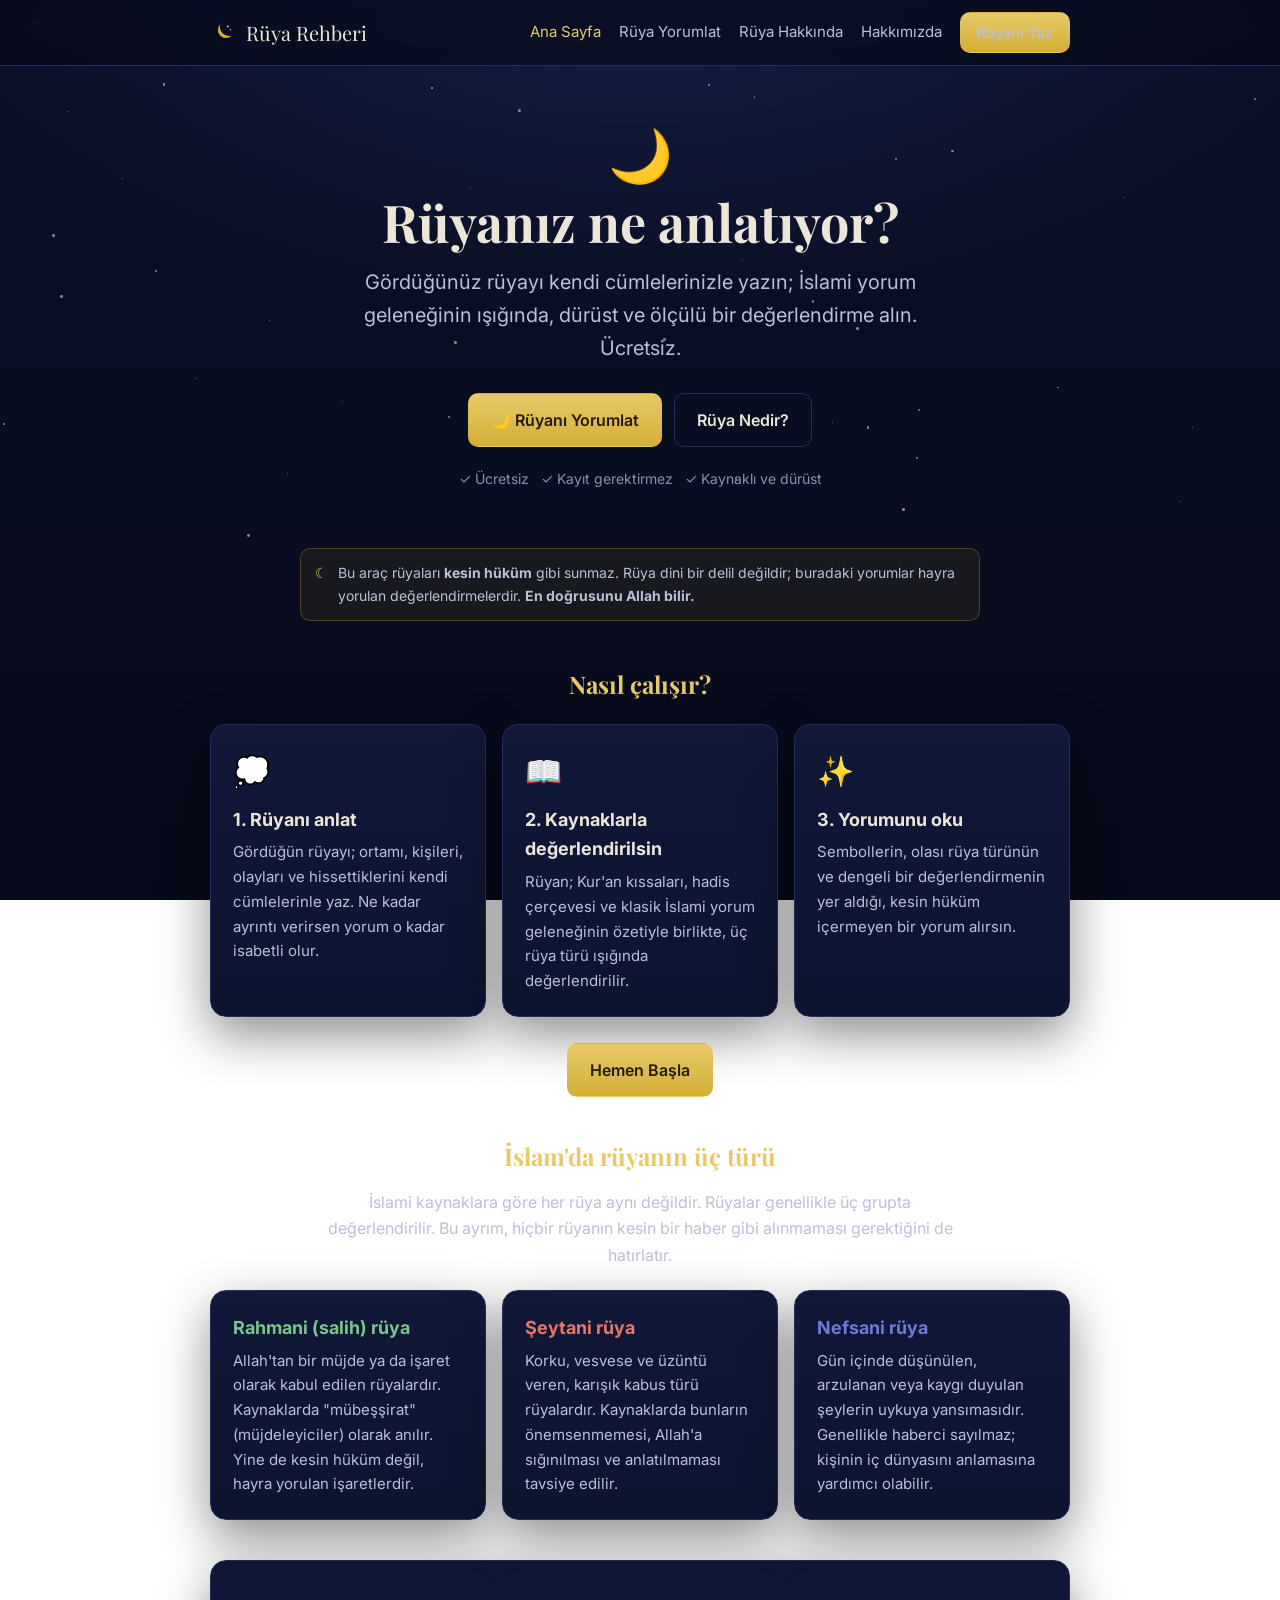
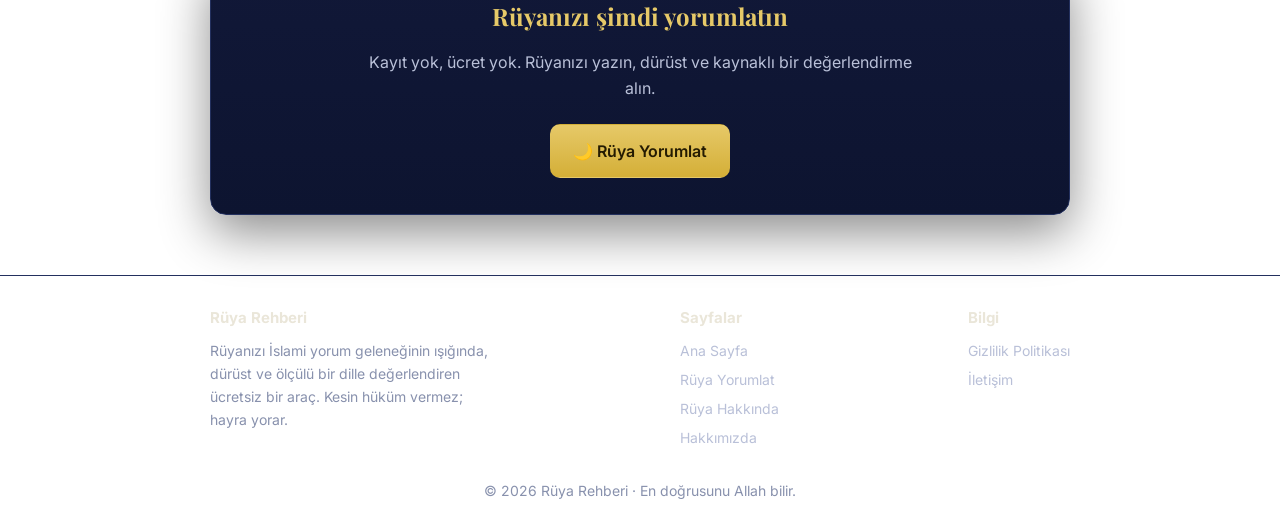
==== public/index.html @ ba84155f "Add files via upload" ====
<!DOCTYPE html>
<html lang="tr">
<head>
<meta charset="UTF-8" />
<meta name="viewport" content="width=device-width, initial-scale=1" />
<title>Rüya Rehberi — İslami Rüya Yorumu | Ücretsiz ve Dürüst</title>
<meta name="description" content="Rüyanızı yazın, İslami yorum geleneğinin ışığında dürüst ve ölçülü bir değerlendirme alın. Ücretsiz. Kesin hüküm vermez, hayra yorar. En doğrusunu Allah bilir." />
<meta name="theme-color" content="#070a1a" />
<meta property="og:title" content="Rüya Rehberi — İslami Rüya Yorumu" />
<meta property="og:description" content="Rüyanızı İslami yorum geleneğinin ışığında, dürüst ve ölçülü bir dille değerlendiren ücretsiz araç." />
<meta property="og:type" content="website" />
<meta property="og:locale" content="tr_TR" />
<link rel="preconnect" href="https://fonts.googleapis.com" />
<link rel="preconnect" href="https://fonts.gstatic.com" crossorigin />
<link href="https://fonts.googleapis.com/css2?family=Playfair+Display:wght@500;600;700&family=Inter:wght@400;500;600&display=swap" rel="stylesheet" />
<link rel="stylesheet" href="style.css" />
</head>
<body>

<section style="position:relative;overflow:hidden;padding:64px 0 44px;text-align:center;">
  <div class="stars" id="stars" aria-hidden="true"></div>
  <div class="container" style="position:relative;z-index:1;">
    <div style="font-size:52px;line-height:1;margin-bottom:10px" aria-hidden="true">🌙</div>
    <h1 style="font-family:var(--font-serif);font-size:clamp(30px,6vw,52px);margin:0 0 14px;color:var(--ink);line-height:1.15;">
      Rüyanız ne anlatıyor?
    </h1>
    <p style="color:var(--ink-soft);font-size:clamp(16px,2.5vw,20px);max-width:620px;margin:0 auto 28px;">
      Gördüğünüz rüyayı kendi cümlelerinizle yazın; İslami yorum geleneğinin
      ışığında, dürüst ve ölçülü bir değerlendirme alın. Ücretsiz.
    </p>
    <div style="display:flex;gap:12px;justify-content:center;flex-wrap:wrap;">
      <a href="yorumla.html" class="btn btn-gold">🌙 Rüyanı Yorumlat</a>
      <a href="ruya-hakkinda.html" class="btn btn-ghost">Rüya Nedir?</a>
    </div>
    <p style="color:var(--ink-dim);font-size:14px;margin-top:20px;">
      ✓ Ücretsiz &nbsp; ✓ Kayıt gerektirmez &nbsp; ✓ Kaynaklı ve dürüst
    </p>
  </div>
</section>

<main class="container">

  <div class="disclaimer" style="justify-content:center;max-width:680px;margin:0 auto 44px;">
    <span class="i">☾</span>
    <span>
      Bu araç rüyaları <strong>kesin hüküm</strong> gibi sunmaz. Rüya dini bir delil
      değildir; buradaki yorumlar hayra yorulan değerlendirmelerdir.
      <strong>En doğrusunu Allah bilir.</strong>
    </span>
  </div>

  <!-- Nasıl çalışır -->
  <section class="section">
    <h2 style="text-align:center;">Nasıl çalışır?</h2>
    <div style="display:grid;grid-template-columns:repeat(auto-fit,minmax(220px,1fr));gap:16px;margin-top:20px;">
      <div class="card">
        <div style="font-size:30px;margin-bottom:8px;">💭</div>
        <h3 style="margin:0 0 6px;">1. Rüyanı anlat</h3>
        <p style="color:var(--ink-soft);margin:0;font-size:15px;">
          Gördüğün rüyayı; ortamı, kişileri, olayları ve hissettiklerini
          kendi cümlelerinle yaz. Ne kadar ayrıntı verirsen yorum o kadar isabetli olur.
        </p>
      </div>
      <div class="card">
        <div style="font-size:30px;margin-bottom:8px;">📖</div>
        <h3 style="margin:0 0 6px;">2. Kaynaklarla değerlendirilsin</h3>
        <p style="color:var(--ink-soft);margin:0;font-size:15px;">
          Rüyan; Kur'an kıssaları, hadis çerçevesi ve klasik İslami yorum
          geleneğinin özetiyle birlikte, üç rüya türü ışığında değerlendirilir.
        </p>
      </div>
      <div class="card">
        <div style="font-size:30px;margin-bottom:8px;">✨</div>
        <h3 style="margin:0 0 6px;">3. Yorumunu oku</h3>
        <p style="color:var(--ink-soft);margin:0;font-size:15px;">
          Sembollerin, olası rüya türünün ve dengeli bir değerlendirmenin
          yer aldığı, kesin hüküm içermeyen bir yorum alırsın.
        </p>
      </div>
    </div>
    <div style="text-align:center;margin-top:26px;">
      <a href="yorumla.html" class="btn btn-gold">Hemen Başla</a>
    </div>
  </section>

  <!-- Üç rüya türü -->
  <section class="section">
    <h2 style="text-align:center;">İslam'da rüyanın üç türü</h2>
    <p style="text-align:center;color:var(--ink-soft);max-width:640px;margin:0 auto 22px;">
      İslami kaynaklara göre her rüya aynı değildir. Rüyalar genellikle üç
      grupta değerlendirilir. Bu ayrım, hiçbir rüyanın kesin bir haber gibi
      alınmaması gerektiğini de hatırlatır.
    </p>
    <div style="display:grid;grid-template-columns:repeat(auto-fit,minmax(240px,1fr));gap:16px;">
      <div class="card">
        <h3 style="color:var(--ok);margin:0 0 6px;">Rahmani (salih) rüya</h3>
        <p style="color:var(--ink-soft);margin:0;font-size:15px;">
          Allah'tan bir müjde ya da işaret olarak kabul edilen rüyalardır.
          Kaynaklarda "mübeşşirat" (müjdeleyiciler) olarak anılır. Yine de
          kesin hüküm değil, hayra yorulan işaretlerdir.
        </p>
      </div>
      <div class="card">
        <h3 style="color:var(--danger);margin:0 0 6px;">Şeytani rüya</h3>
        <p style="color:var(--ink-soft);margin:0;font-size:15px;">
          Korku, vesvese ve üzüntü veren, karışık kabus türü rüyalardır.
          Kaynaklarda bunların önemsenmemesi, Allah'a sığınılması ve
          anlatılmaması tavsiye edilir.
        </p>
      </div>
      <div class="card">
        <h3 style="color:var(--accent);margin:0 0 6px;">Nefsani rüya</h3>
        <p style="color:var(--ink-soft);margin:0;font-size:15px;">
          Gün içinde düşünülen, arzulanan veya kaygı duyulan şeylerin uykuya
          yansımasıdır. Genellikle haberci sayılmaz; kişinin iç dünyasını
          anlamasına yardımcı olabilir.
        </p>
      </div>
    </div>
  </section>

  <!-- CTA -->
  <section class="section" style="text-align:center;">
    <div class="card" style="padding:36px 24px;">
      <h2 style="margin-top:0;">Rüyanızı şimdi yorumlatın</h2>
      <p style="color:var(--ink-soft);max-width:560px;margin:0 auto 22px;">
        Kayıt yok, ücret yok. Rüyanızı yazın, dürüst ve kaynaklı bir
        değerlendirme alın.
      </p>
      <a href="yorumla.html" class="btn btn-gold">🌙 Rüya Yorumlat</a>
    </div>
  </section>

</main>

<script src="site.js"></script>
<script>
  // Hero yıldızları
  (function () {
    if (window.matchMedia && window.matchMedia("(prefers-reduced-motion: reduce)").matches) return;
    const box = document.getElementById("stars");
    if (!box) return;
    const n = 40;
    let html = "";
    for (let i = 0; i < n; i++) {
      const size = (Math.random() * 2 + 1).toFixed(1);
      const top = (Math.random() * 100).toFixed(1);
      const left = (Math.random() * 100).toFixed(1);
      const delay = (Math.random() * 4).toFixed(1);
      html += `<span class="star" style="width:${size}px;height:${size}px;top:${top}%;left:${left}%;animation-delay:${delay}s"></span>`;
    }
    box.innerHTML = html;
  })();
</script>
</body>
</html>
---- public/style.css ----
/* ==========================================================================
   Rüya Rehberi — ortak stil
   Palet: derin gece laciverti + altın vurgu
   ========================================================================== */

:root {
  --bg: #070a1a;
  --bg-2: #0b1026;
  --panel: #111838;
  --panel-2: #0d1430;
  --line: #23305e;
  --ink: #eae6d9;
  --ink-soft: #b9c0d8;
  --ink-dim: #8891ad;
  --gold: #d4af37;
  --gold-soft: #e6c968;
  --accent: #6b7bd6;
  --danger: #e0796b;
  --ok: #7bc48a;
  --radius: 16px;
  --radius-sm: 10px;
  --maxw: 900px;
  --shadow: 0 18px 50px rgba(0, 0, 0, 0.45);
  --font-serif: "Playfair Display", "Georgia", "Times New Roman", serif;
  --font-body: "Inter", -apple-system, BlinkMacSystemFont, "Segoe UI", Roboto, sans-serif;
}

* { box-sizing: border-box; }

html { scroll-behavior: smooth; }

body {
  margin: 0;
  font-family: var(--font-body);
  color: var(--ink);
  background:
    radial-gradient(1200px 700px at 50% -10%, #16204a 0%, rgba(11, 16, 38, 0) 60%),
    linear-gradient(180deg, var(--bg-2) 0%, var(--bg) 100%);
  background-attachment: fixed;
  line-height: 1.65;
  min-height: 100vh;
  -webkit-font-smoothing: antialiased;
}

a { color: var(--gold-soft); text-decoration: none; }
a:hover { text-decoration: underline; }

.container { max-width: var(--maxw); margin: 0 auto; padding: 0 20px; }

/* ---- Üst menü ---- */
.site-header {
  position: sticky; top: 0; z-index: 40;
  backdrop-filter: blur(10px);
  background: rgba(7, 10, 26, 0.72);
  border-bottom: 1px solid var(--line);
}
.nav {
  display: flex; align-items: center; justify-content: space-between;
  gap: 16px; padding: 12px 20px; max-width: var(--maxw); margin: 0 auto;
}
.brand { display: flex; align-items: center; gap: 10px; font-family: var(--font-serif); font-size: 20px; color: var(--ink); }
.brand:hover { text-decoration: none; }
.brand .moon { width: 26px; height: 26px; flex: none; }
.nav-links { display: flex; gap: 18px; align-items: center; flex-wrap: wrap; }
.nav-links a { color: var(--ink-soft); font-size: 15px; }
.nav-links a:hover { color: var(--gold-soft); text-decoration: none; }
.nav-toggle { display: none; background: none; border: 1px solid var(--line); color: var(--ink); border-radius: 8px; padding: 6px 10px; font-size: 18px; cursor: pointer; }

/* ---- Genel bölümler ---- */
main { padding: 40px 0 20px; }
.page-title { font-family: var(--font-serif); font-size: clamp(26px, 5vw, 38px); margin: 0 0 8px; color: var(--ink); line-height: 1.2; }
.lead { color: var(--ink-soft); font-size: 17px; margin: 0 0 24px; }
.section { margin: 40px 0; }
.section h2 { font-family: var(--font-serif); font-size: 24px; color: var(--gold-soft); margin: 0 0 12px; }
.section h3 { font-size: 18px; color: var(--ink); margin: 22px 0 6px; }
.prose p { color: var(--ink-soft); margin: 0 0 14px; }
.prose ul { color: var(--ink-soft); padding-left: 20px; }
.prose li { margin: 6px 0; }

/* ---- Kart ---- */
.card {
  background: linear-gradient(180deg, var(--panel) 0%, var(--panel-2) 100%);
  border: 1px solid var(--line);
  border-radius: var(--radius);
  padding: 22px;
  box-shadow: var(--shadow);
}

/* ---- Butonlar ---- */
.btn {
  display: inline-flex; align-items: center; justify-content: center; gap: 8px;
  font-family: var(--font-body); font-size: 16px; font-weight: 600;
  padding: 13px 22px; border-radius: var(--radius-sm); cursor: pointer;
  border: 1px solid transparent; transition: transform .05s ease, filter .15s ease;
}
.btn:hover { text-decoration: none; }
.btn:active { transform: translateY(1px); }
.btn-gold { background: linear-gradient(180deg, var(--gold-soft), var(--gold)); color: #241b02; }
.btn-gold:hover { filter: brightness(1.06); }
.btn-ghost { background: transparent; color: var(--ink); border-color: var(--line); }
.btn-ghost:hover { border-color: var(--gold); color: var(--gold-soft); }
.btn:disabled { opacity: .5; cursor: not-allowed; }

/* ---- Uyarı şeridi ---- */
.disclaimer {
  display: flex; gap: 10px; align-items: flex-start;
  background: rgba(212, 175, 55, 0.08);
  border: 1px solid rgba(212, 175, 55, 0.28);
  border-radius: var(--radius-sm); padding: 12px 14px; color: var(--ink-soft);
  font-size: 14px; margin: 18px 0;
}
.disclaimer .i { color: var(--gold-soft); flex: none; }

/* ---- Alt bilgi ---- */
.site-footer {
  border-top: 1px solid var(--line); margin-top: 60px; padding: 30px 0;
  color: var(--ink-dim); font-size: 14px;
}
.footer-grid { display: flex; flex-wrap: wrap; gap: 30px; justify-content: space-between; }
.footer-grid a { color: var(--ink-soft); display: block; margin: 6px 0; font-size: 14px; }
.footer-grid a:hover { color: var(--gold-soft); text-decoration: none; }
.footer-col h4 { color: var(--ink); font-size: 15px; margin: 0 0 8px; }
.footer-bottom { margin-top: 24px; text-align: center; color: var(--ink-dim); }

/* ---- Yıldız alanı (hero) ---- */
.stars { position: absolute; inset: 0; overflow: hidden; pointer-events: none; z-index: 0; }
.star { position: absolute; background: #fff; border-radius: 50%; opacity: .5; animation: tw 4s infinite ease-in-out; }
@keyframes tw { 0%, 100% { opacity: .2; } 50% { opacity: .9; } }

/* ---- Erişilebilirlik ---- */
:focus-visible { outline: 2px solid var(--gold-soft); outline-offset: 2px; }
@media (prefers-reduced-motion: reduce) {
  * { animation: none !important; scroll-behavior: auto !important; }
}

/* ---- Mobil ---- */
@media (max-width: 720px) {
  .nav-links { display: none; position: absolute; top: 100%; left: 0; right: 0;
    flex-direction: column; align-items: flex-start; gap: 0;
    background: var(--bg-2); border-bottom: 1px solid var(--line); padding: 8px 20px 16px; }
  .nav-links.open { display: flex; }
  .nav-links a { padding: 10px 0; width: 100%; border-bottom: 1px solid var(--line); }
  .nav-toggle { display: inline-block; }
  .footer-grid { gap: 20px; }
}
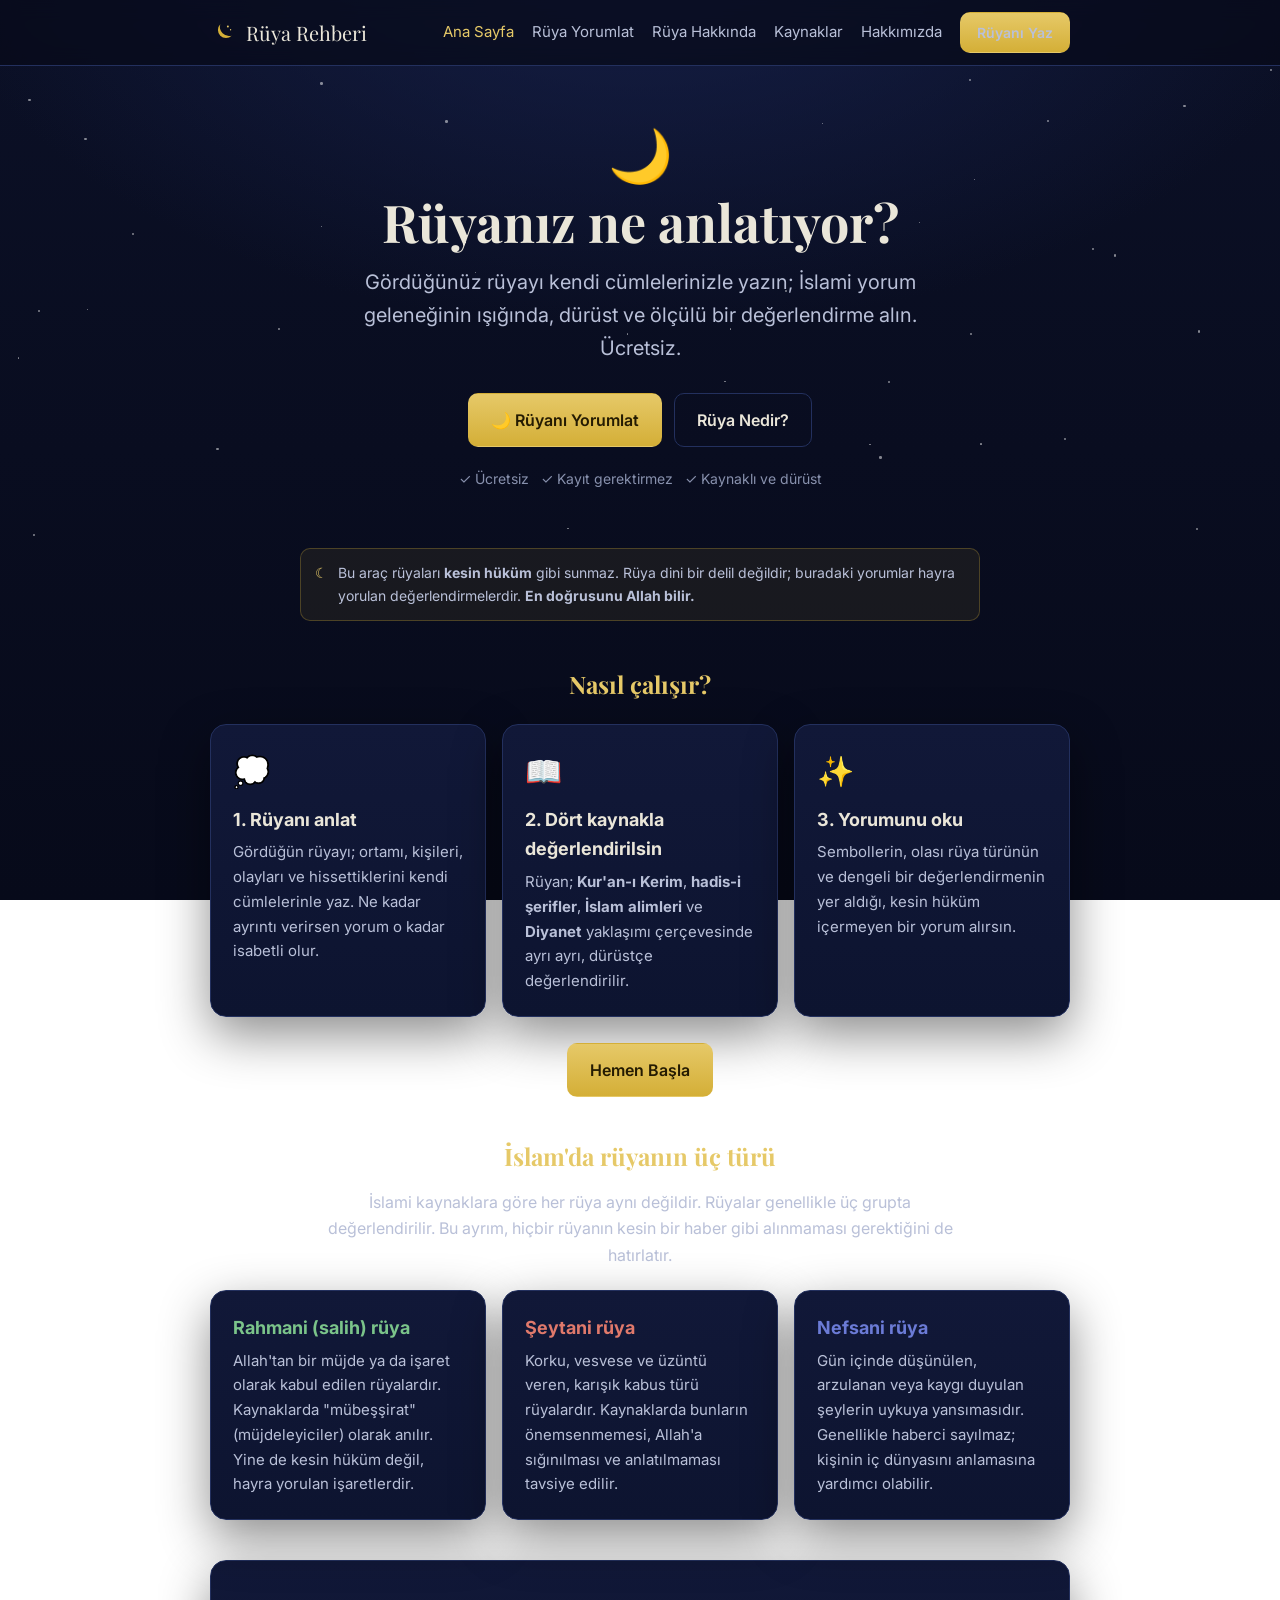
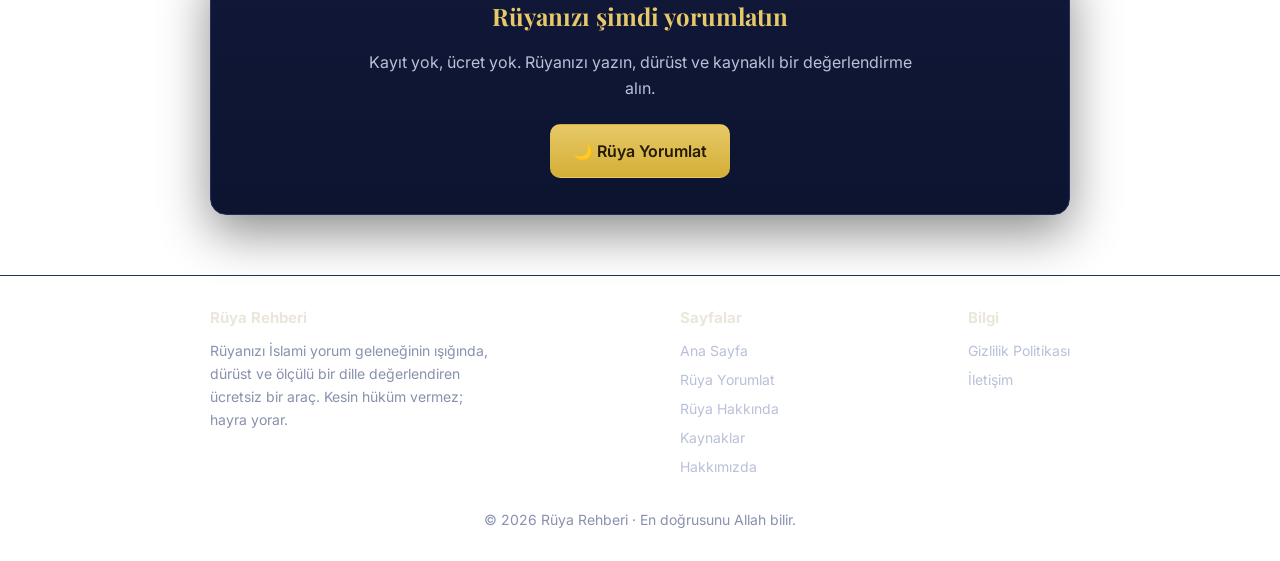
==== commit acced200: "Add files via upload 1. tur geliştirme: dörtlü değerlendirme, SEO, favicon, kaynaklar sayfası" ====
--- a/public/index.html
+++ b/public/index.html
@@ -4,16 +4,50 @@
 <meta charset="UTF-8" />
 <meta name="viewport" content="width=device-width, initial-scale=1" />
 <title>Rüya Rehberi — İslami Rüya Yorumu | Ücretsiz ve Dürüst</title>
-<meta name="description" content="Rüyanızı yazın, İslami yorum geleneğinin ışığında dürüst ve ölçülü bir değerlendirme alın. Ücretsiz. Kesin hüküm vermez, hayra yorar. En doğrusunu Allah bilir." />
+<meta name="description" content="Rüyanızı yazın; Kur'an, hadis, İslam alimleri ve Diyanet çerçevesinde ayrı ayrı, dürüst ve kaynaklı bir değerlendirme alın. Ücretsiz. Kesin hüküm vermez, hayra yorar." />
 <meta name="theme-color" content="#070a1a" />
-<meta property="og:title" content="Rüya Rehberi — İslami Rüya Yorumu" />
-<meta property="og:description" content="Rüyanızı İslami yorum geleneğinin ışığında, dürüst ve ölçülü bir dille değerlendiren ücretsiz araç." />
+<link rel="canonical" href="https://islamiruyarehberi.com/" />
 <meta property="og:type" content="website" />
 <meta property="og:locale" content="tr_TR" />
+<meta property="og:site_name" content="Rüya Rehberi" />
+<meta property="og:title" content="Rüya Rehberi — İslami Rüya Yorumu" />
+<meta property="og:description" content="Rüyanızı Kur'an, hadis, İslam alimleri ve Diyanet çerçevesinde ayrı ayrı değerlendiren ücretsiz araç." />
+<meta property="og:url" content="https://islamiruyarehberi.com/" />
+<meta property="og:image" content="https://islamiruyarehberi.com/og-image.png" />
+<meta name="twitter:card" content="summary_large_image" />
+<meta name="twitter:title" content="Rüya Rehberi — İslami Rüya Yorumu" />
+<meta name="twitter:description" content="Kur'an, hadis, alimler ve Diyanet çerçevesinde dürüst rüya yorumu. Ücretsiz." />
+<meta name="twitter:image" content="https://islamiruyarehberi.com/og-image.png" />
+<link rel="icon" href="/favicon.svg" type="image/svg+xml" />
+<link rel="icon" href="/favicon.ico" sizes="any" />
+<link rel="apple-touch-icon" href="/apple-touch-icon.png" />
+<link rel="manifest" href="/site.webmanifest" />
 <link rel="preconnect" href="https://fonts.googleapis.com" />
 <link rel="preconnect" href="https://fonts.gstatic.com" crossorigin />
 <link href="https://fonts.googleapis.com/css2?family=Playfair+Display:wght@500;600;700&family=Inter:wght@400;500;600&display=swap" rel="stylesheet" />
 <link rel="stylesheet" href="style.css" />
+<script type="application/ld+json">
+{
+  "@context": "https://schema.org",
+  "@graph": [
+    {
+      "@type": "WebSite",
+      "@id": "https://islamiruyarehberi.com/#website",
+      "url": "https://islamiruyarehberi.com/",
+      "name": "Rüya Rehberi",
+      "description": "İslami rüya yorumu — Kur'an, hadis, İslam alimleri ve Diyanet çerçevesinde ücretsiz ve dürüst değerlendirme.",
+      "inLanguage": "tr-TR"
+    },
+    {
+      "@type": "Organization",
+      "@id": "https://islamiruyarehberi.com/#organization",
+      "name": "Rüya Rehberi",
+      "url": "https://islamiruyarehberi.com/",
+      "logo": "https://islamiruyarehberi.com/icon-512.png"
+    }
+  ]
+}
+</script>
 </head>
 <body>
 
@@ -63,10 +97,11 @@
       </div>
       <div class="card">
         <div style="font-size:30px;margin-bottom:8px;">📖</div>
-        <h3 style="margin:0 0 6px;">2. Kaynaklarla değerlendirilsin</h3>
+        <h3 style="margin:0 0 6px;">2. Dört kaynakla değerlendirilsin</h3>
         <p style="color:var(--ink-soft);margin:0;font-size:15px;">
-          Rüyan; Kur'an kıssaları, hadis çerçevesi ve klasik İslami yorum
-          geleneğinin özetiyle birlikte, üç rüya türü ışığında değerlendirilir.
+          Rüyan; <strong>Kur'an-ı Kerim</strong>, <strong>hadis-i şerifler</strong>,
+          <strong>İslam alimleri</strong> ve <strong>Diyanet</strong> yaklaşımı
+          çerçevesinde ayrı ayrı, dürüstçe değerlendirilir.
         </p>
       </div>
       <div class="card">
--- a/public/style.css
+++ b/public/style.css
@@ -143,3 +143,78 @@
   .nav-toggle { display: inline-block; }
   .footer-grid { gap: 20px; }
 }
+
+/* ==========================================================================
+   1. Tur geliştirmeleri: kartlı sonuç, detay seçici, erişilebilirlik
+   ========================================================================== */
+
+/* Skip link (erişilebilirlik) */
+.skip-link {
+  position: absolute; left: -999px; top: 0; z-index: 100;
+  background: var(--gold); color: #241b02; padding: 10px 16px;
+  border-radius: 0 0 8px 0; font-weight: 600;
+}
+.skip-link:focus { left: 0; text-decoration: none; }
+
+/* Detay seçici */
+.detay-secim {
+  display: flex; align-items: center; flex-wrap: wrap; gap: 14px;
+  margin-top: 14px; padding-top: 14px; border-top: 1px solid var(--line);
+}
+.detay-etiket { color: var(--ink-dim); font-size: 14px; }
+.detay-secim label {
+  display: inline-flex; align-items: center; gap: 6px;
+  color: var(--ink-soft); font-size: 15px; cursor: pointer;
+}
+.detay-secim input { accent-color: var(--gold); cursor: pointer; }
+
+/* Yorum kartları */
+.yorum-kart {
+  background: linear-gradient(180deg, var(--panel) 0%, var(--panel-2) 100%);
+  border: 1px solid var(--line); border-radius: var(--radius);
+  padding: 20px 22px; margin-bottom: 16px;
+  box-shadow: var(--shadow);
+  transition: border-color .18s ease, transform .18s ease;
+}
+.yorum-kart:hover { border-color: rgba(212,175,55,.4); transform: translateY(-2px); }
+.yorum-kart-bas { display: flex; align-items: center; gap: 10px; margin-bottom: 10px; }
+.yorum-kart-bas h3 {
+  font-family: var(--font-serif); color: var(--gold-soft);
+  font-size: 19px; margin: 0;
+}
+.yorum-ikon {
+  flex: none; width: 30px; height: 30px; display: inline-flex;
+  align-items: center; justify-content: center;
+  color: var(--gold); background: rgba(212,175,55,.1);
+  border: 1px solid rgba(212,175,55,.25); border-radius: 8px;
+}
+.yorum-ikon svg { width: 18px; height: 18px; }
+.yorum-kart-icerik p { color: var(--ink-soft); margin: 0 0 10px; }
+.yorum-kart-icerik p:last-child { margin-bottom: 0; }
+.yorum-kart-icerik ul { color: var(--ink-soft); padding-left: 20px; margin: 8px 0; }
+.yorum-kart-icerik li { margin: 5px 0; }
+.yorum-kart-icerik strong { color: var(--ink); }
+
+/* Kaynaklar (açılır) */
+.kaynak-detay {
+  background: var(--panel-2); border: 1px solid var(--line);
+  border-radius: var(--radius-sm); padding: 4px 16px; margin-top: 8px;
+}
+.kaynak-detay summary {
+  cursor: pointer; padding: 12px 0; color: var(--gold-soft);
+  font-family: var(--font-serif); font-size: 16px; list-style: none;
+}
+.kaynak-detay summary::-webkit-details-marker { display: none; }
+.kaynak-detay summary::before { content: "▸ "; color: var(--gold); }
+.kaynak-detay[open] summary::before { content: "▾ "; }
+.kaynak-liste { margin: 0 0 10px; padding-left: 18px; color: var(--ink-dim); font-size: 14px; }
+.kaynak-liste li { margin: 5px 0; }
+.kaynak-liste .k-baslik { color: var(--ink-soft); }
+.kaynak-liste .k-ref { font-style: italic; }
+.kaynak-not { color: var(--ink-dim); font-size: 13px; margin: 8px 0 12px; }
+
+/* Kopyala butonu başarı durumu */
+.btn.ok { border-color: var(--ok); color: var(--ok); }
+
+/* Textarea otomatik büyüme için */
+#ruya { overflow-y: auto; }
